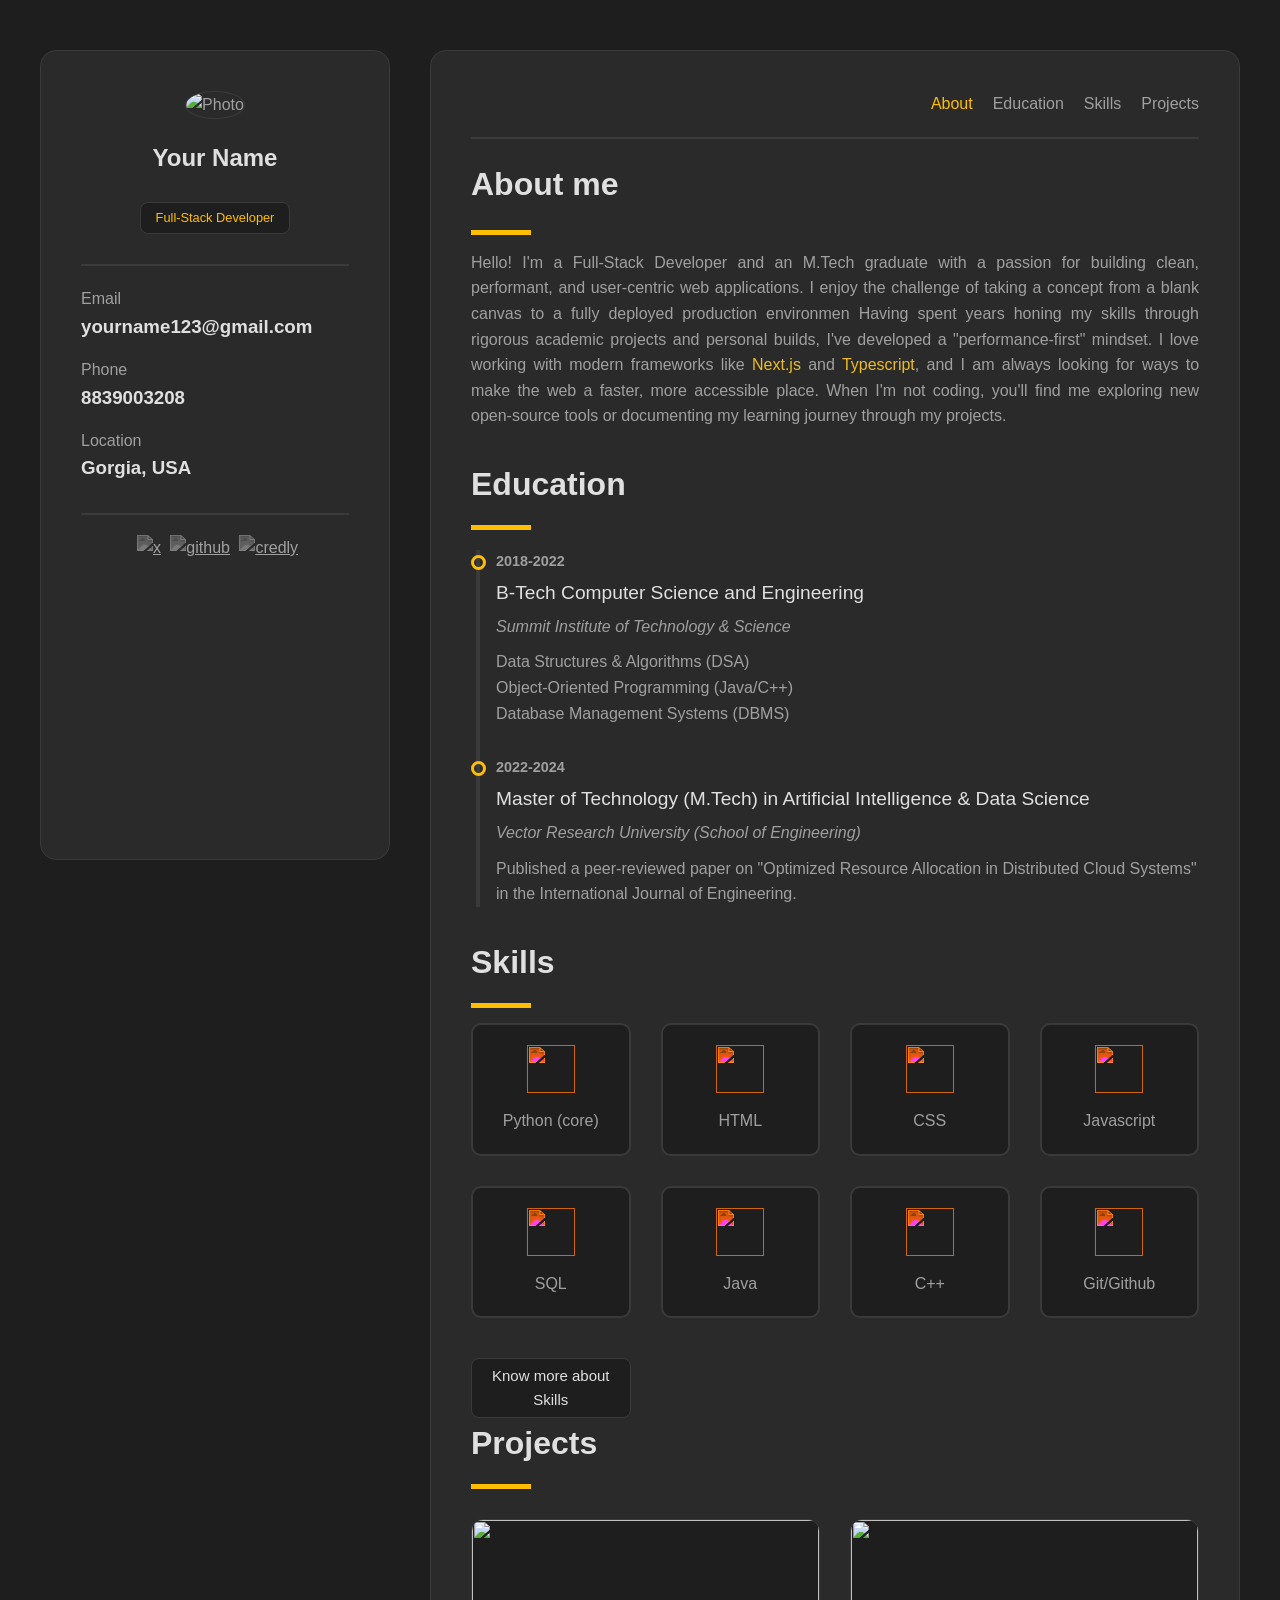
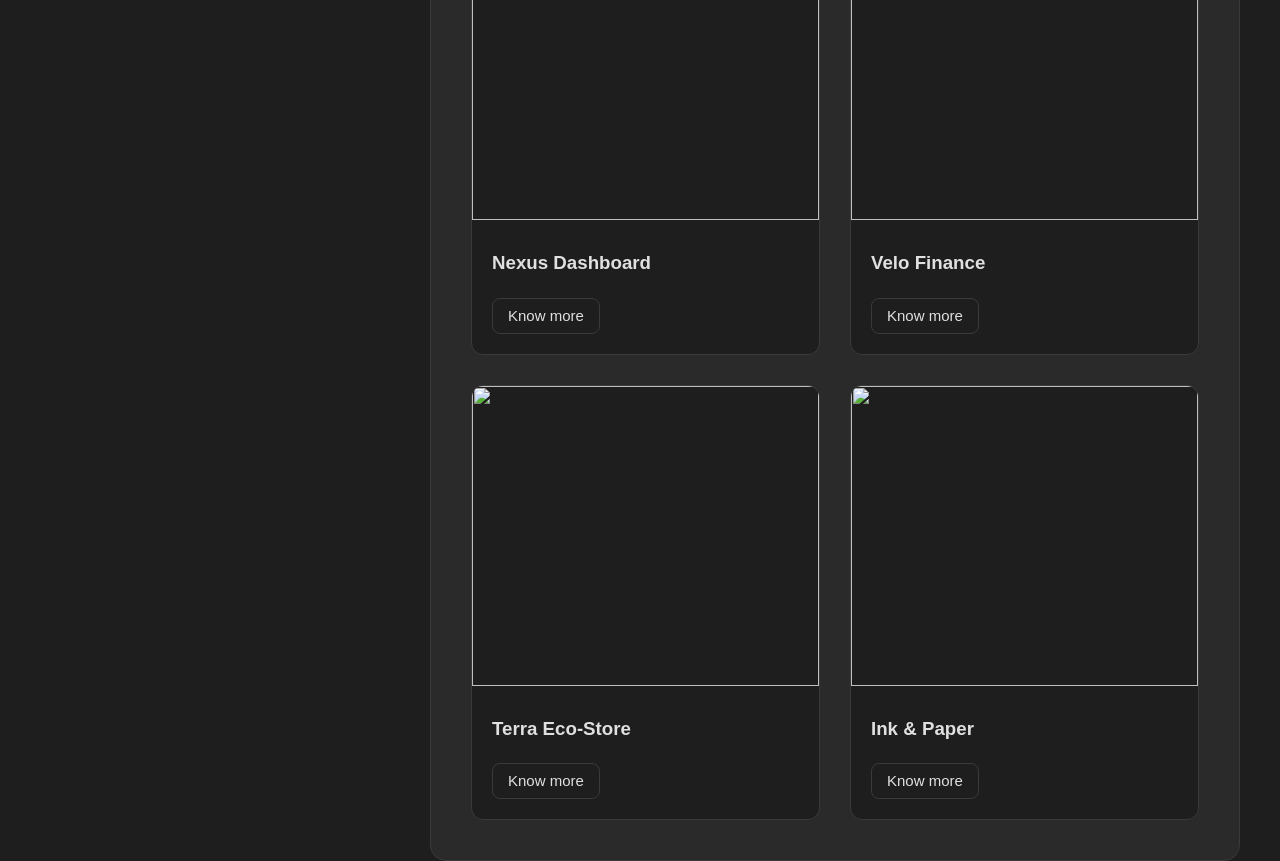
==== Portfolio/Portfolio/index.html @ 00bc236f "Update and rename Portfolio.html to index.html" ====
<!DOCTYPE html>
<html lang="en">
<head>
    <meta charset="UTF-8">
    <meta name="viewport" content="width=device-width, initial-scale=1.0">
    <title>Portfolio</title>
    <link rel="stylesheet" href="./styling.css">
</head>
<body>
    <!-- main-container -->
    <div class="main-container">
        <!-- Sidebar -->
            <div class="sidebar">
                <div class="profile">
                    <img src="https://i.pinimg.com/736x/c0/27/be/c027bec07c2dc08b9df60921dfd539bd.jpg" alt="Photo">
                    <h2 class="name">Your Name</h2>
                    <span>Full-Stack Developer</span>
                </div>
                <div class="contact">
                    <div class="email">
                         <p>Email</p>
                        <h3>yourname123@gmail.com</h3>
                    </div>
                     <div class="phone">
                        <p>Phone</p>
                        <h3>8839003208</h3>
                    </div>
                     <div class="location">
                        <p>Location</p>
                        <h3>Gorgia, USA</h3>  
                    </div>
                </div>
                <div class="social">
                        <a href=""><img src="https://simpleicons.org/icons/x.svg" alt="x"></a>
                         <a href=""><img src="https://simpleicons.org/icons/github.svg" alt="github"></a>
                          <a href=""><img src="https://simpleicons.org/icons/credly.svg" alt="credly"></a> 
                </div>
            </div>
         <!-- Main-content  -->
          <div class="main-content">
            <div class="navigation"> <!-- Navigation -->
                <nav class="nav"> 
                   <a href="#about" class="active">About</a>
                   <a href="#edu">Education</a>
                   <a href="#skills">Skills </a>
                   <a href="#Projects">Projects</a>
                </nav>
            </div>
            <div class="about">
                <h2 id="heading">About me</h2>
                <div class="line"></div>
                <p>Hello! I'm a Full-Stack Developer and an M.Tech graduate with a passion for building clean, performant, and user-centric web applications. I enjoy the challenge of taking a concept from a blank canvas to a fully deployed production environmen
                    Having spent years honing my skills through rigorous academic projects and personal builds, I've developed a "performance-first" mindset. I love working with modern frameworks like <span> Next.js</span> and <span>Typescript</span>, and I am always looking for ways to make the web a faster, more accessible place.
                    When I'm not coding, you'll find me exploring new open-source tools or documenting my learning journey through my projects.</p>
            </div>
            <div class="edu">
                <h2>Education</h2>
                <div class="line"></div>
                <div class="edutech">
                    <div class="first">
                    <h4 class="year">2018-2022</h4>
                    <h3 class="course">B-Tech Computer Science and Engineering </h3>
                    <p class="clg">Summit Institute of Technology & Science</p>
                    <p class="goal">Data Structures & Algorithms (DSA)</p>
                    <p class="goal ">Object-Oriented Programming (Java/C++) </p>
                    <p class="goal">Database Management Systems (DBMS)</p>
                    <div class="circle"></div>
                </div>
                 <div class="second">
                    <h4 class="year">2022-2024</h4>
                    <h3 class="course">Master of Technology (M.Tech) in Artificial Intelligence & Data Science</h3>
                    <p class="clg">Vector Research University (School of Engineering)</p>
                    <p class="goal">Published a peer-reviewed paper on "Optimized Resource Allocation in Distributed Cloud Systems" in the International Journal of Engineering.</p>
                    <div class="circle"></div>
                </div>
                <div class="linear"></div>
                </div>
            </div>
            <div class="skills">
                 <h2>Skills</h2>
                <div class="line"></div>
                <div class="grid">
                    
                    <div class="box">
                        <img src="https://simpleicons.org/icons/python.svg" alt="">
                        <h3>Python (core)</h3>
                    </div>
                    <div class="box">
                        <img src="https://simpleicons.org/icons/html5.svg" alt="">
                        <h3>HTML</h3>
                    </div>
                    <div class="box">
                         <img src="https://simpleicons.org/icons/css.svg" alt="">
                        <h3>CSS</h3>
                    </div>
                    <div class="box">
                         <img src="https://simpleicons.org/icons/javascript.svg" alt="">
                        <h3>Javascript</h3>
                    </div>
                    <!-- <div class="box">
                         <img src="https://simpleicons.org/icons/html5.svg" alt="">
                        <h3></h3>
                    </div> -->
                    <div class="box">
                         <img src="https://cdn-icons-png.flaticon.com/512/4299/4299956.png" alt="">
                        <h3>SQL</h3>
                    </div>
                    <div class="box">
                         <img src="https://cdn-icons-png.flaticon.com/512/152/152760.png" alt="">
                        <h3>Java</h3>
                    </div>
                    <div class="box">
                         <img src="https://www.iconpacks.net/icons/4/free-c++-icon-14367-thumb.png" alt="">
                        <h3>C++</h3>
                    </div>
                    <div class="box">
                         <img src="https://simpleicons.org/icons/github.svg" alt="">
                        <h3>Git/Github</h3>
                    </div>
                    <a href="./knowmore.html">Know more about Skills</a>
                </div>
                
            </div>
            <div class="projects">
                 <h2>Projects</h2>
                <div class="line"></div>
                <div class="special">
                    <div class="one">
                        <img src="https://blogs.cisco.com/gcs/ciscoblogs/1/2020/10/Nexus-Dashboard-Flow-3.jpg" alt="">
                       <div class="card">
                         <h3>Nexus Dashboard</h3>
                         <a href="./project1.html">Know more</a>
                       </div>
                    </div>
                    <div class="one">
                        <img src="https://encrypted-tbn0.gstatic.com/images?q=tbn:ANd9GcRfjYcTRlUSGKIqfCdB75nVtGcHQRG6Ivmlwg&s" alt="">
                        <div class="card">
                         <h3>Velo Finance</h3>
                         <a href="./project2.html">Know more</a>
                        </div>
                    </div>
                    <div class="one">
                        <img src="https://static.wixstatic.com/media/4f4ae9_5505ec0de91b416bbd5f69a1d4820f62~mv2.jpg/v1/fill/w_1688,h_1688,al_c/4f4ae9_5505ec0de91b416bbd5f69a1d4820f62~mv2.jpg" alt="">
                       <div class="card">
                         <h3>Terra Eco-Store</h3>
                         <a href="./project3.html">Know more</a>
                       </div>
                    </div>
                    <div class="one">
                        <img src="https://m.media-amazon.com/images/I/71JrOqHxS5L._AC_UF1000,1000_QL80_.jpg" alt="">
                        <div class="card">
                         <h3>Ink & Paper</h3>
                         <a href="./project4.html">Know more</a>
                        </div>
                    </div>
                </div>
            </div>

          </div>
    </div>
</body>
</html>
---- Portfolio/Portfolio/styling.css ----
*{
    padding: 0px;
    margin: 0px;
    box-sizing: border-box;
}

body{
    background-color: #1e1e1e;
    font-family: sans-serif;
    color: #a0a0a0;
    line-height: 1.6;
}
/* Main-Container */
.main-container{
    display: grid;
    grid-template-columns: 350px 1fr;
    padding-top: 50px;
    margin: auto;
    max-width: 1200px;
    gap: 40px;
}
/* Sidebar */
.sidebar{
     height: 90vh;
    background-color:#2a2a2a;
    border: 1px solid #3a3a3a;
    border-radius: 16px;
    position: sticky;
    top: 40px;
    padding: 40px;
 
}
/* Main content */
.main-content{
     background-color:#2a2a2a;
    border: 1px solid #3a3a3a;
    border-radius: 16px;
    padding: 40px;
}

/* Profile Section */

.profile{
    text-align: center;
}
.profile img{
     height: 120px;
    width: 120px;
    border-radius: 50%;
    border: 1px solid #3a3a3a;
}

.profile h2{
    font-size: 1.5rem;
    font-weight: 700;
    margin-top: 20px;
    color: #e0e0e0;
}

.profile span{
    background-color: #1e1e1e;
    padding: 5px 15px;
    color: #FFBF00;
    border: 1px solid #3a3a3a;
    font-size: 0.8rem;
    border-radius: 8px;
    display: inline-block;
    margin-top: 10px;
}

/* Contact Section*/

.contact{
     margin-top: 30px;
    border-top: 2px solid #3a3a3a;
    padding-top:20px;
}

.contact h3{
    color: #e0e0e0;
    text-decoration: none;
}

.contact p{
    font-weight: 500;
    font-size: 1 rem;
    color: #a0a0a0;
}

.email,.phone{
     margin-bottom: 15px;
}

/* Social section */

.social{
      margin-top: 30px;
    border-top: 2px solid #3a3a3a;
    padding-top:20px;
    text-align: center;
}

.social img{
     height: 24px;
    width: 24px;
    margin-left: 5px;
    filter: grayscale(1) invert(0.7);
    transition: filter 0.3s ease;

}

.social img:hover{
     filter: grayscale(0) invert(0);

}

/* Main content */
/* Nevigation bar */
.navigation{
    border-bottom: 2px solid #3a3a3a;
    margin-bottom: 20px;
    padding-bottom: 20px;
}

nav{
    display: flex;
    justify-content: flex-end;
    gap: 20px;
}

nav a{
    text-decoration: none;
    color: #a0a0a0;
    font-weight: 500;
    transition: color 0.3s ease;
}

.active ,nav a:hover {
    color:#FFBF00;
}

/* About section */
 h2{
     color: #e0e0e0;
    font-size: 2rem;
    margin-bottom: 15px;
     
}

.about p{
     text-align: justify;
    color: #a0a0a0;   
}

.line{
     width: 60px;
    height: 5px;
    background-color: #FFBF00;
    margin-bottom: 15px;
}
#heading{
    margin-bottom: 20px;
}

.about span{
    color: #edbc26;
}

/* Education section */
.edu{
    margin-top: 30px;
}

.edutech{
     position: relative;
    margin-top: 20px;
}

.first,.second{
     margin-bottom: 30px;
    padding-left: 25px;
    position: relative;
}

.year{
     font-size: 0.9rem;
    color: #a0a0a0;
    margin-bottom: 5px;
}

.course{
     color: #e0e0e0;
    font-size: 1.2rem;
    font-weight: 500;
    margin-bottom: 5px;
}

.clg{
     font-style: italic;
    color: #a0a0a0;
    margin-bottom: 10px;

}

.goal{
     color: #a0a0a0;

}

.circle{
     height: 15px;
    width: 15px;
    border: 3px solid #FFBF00;
    border-radius: 50%;
    position: absolute;
    top:5px;
    left: 0px;
    z-index: 5;
}
.linear{
     position: absolute;
    width: 2px;
    top:0px;
    bottom: 0px;
    left: 5px;
    border: 2px solid #3a3a3a;
}

/* Skills section */



.grid{
   
     display: grid;
    grid-template-columns: repeat(4, 1fr);
    grid-template-rows: 1fr  1fr  ;
     gap: 30px;

    
    text-align: center;
    
}

.box:hover{
     transform: scale(1.1);
    box-shadow: 0px 0px 10px 5px rgba(0, 0, 0, 0.3);

}
.box img{
     height: 48px;
    width: 48px;
    filter: invert(75%) sepia(50%) saturate(1000%) hue-rotate(350deg) brightness(110%) contrast(101%);
    margin-bottom: 15px;
}

.box h3{
     font-size: 1rem;
    font-weight: 500;
}

.box{
     padding: 20px;
    border-radius: 10px;
    border: 2px solid #3a3a3a;
    background-color: #1e1e1e;
    transition: all 0.3s ease;

}
.grid a{
    text-decoration: none;
    color: #e0e0e0;
    font-weight: 500;
    background-color: #1e1e1e;
    padding: 5px 15px;
    /* color: #FFBF00; */
    border: 1px solid #3a3a3a;
    font-size: 15px;
    border-radius: 8px;
    display: inline-block;
    margin-top: 10px;
    
}

/* Projects section */
.special{
    gap: 30px;
    margin-top: 30px;
    display: grid ;
    grid-template-columns: 1fr 1fr ;
    grid-template-rows: 1fr 1fr;
    
}

.one{
    background-color: #1e1e1e;
    border-radius: 12px;
    border: 1px solid #3a3a3a;
    overflow: hidden;
    transition: transform 0.5s ease, box-shadow 0.5s ease;
}

.one:hover{
    transform: translateY(-10px);
    box-shadow: 0px 0px 10px 5px rgba(0, 0, 0, 0.3);
}

.one img{
     height: 300px;
    width: 100%;
    object-fit: cover;
}

.card{
    padding: 20px;
}
.one h3{
     color: #e0e0e0;
    margin-bottom: 10px;
    cursor: pointer;
}

.one p{
     color: #a0a0a0;
    line-height: 1.6;
    margin-bottom: 15px;
}
.special a{
    text-decoration: none;
    color: #e0e0e0;
    font-weight: 500;
    background-color: #1e1e1e;
    padding: 5px 15px;
    /* color: #FFBF00; */
    border: 1px solid #3a3a3a;
    font-size: 15px;
    border-radius: 8px;
    display: inline-block;
    margin-top: 10px;
}



@media screen and (max-width:1200px) {
    .main-container{
        grid-template-columns: 1fr;
        padding: 20px;
    }

    .sidebar{
        position: static;
        height: auto;
    }
}

@media screen and (max-width:750px) {
    .project-container{
        grid-template-columns: 1fr;
    }

    #navigation nav {
        /* Adjust nav for smaller screens */
        justify-content: center;
        flex-wrap: wrap;
    }

    .sidebar{
        display: flex;
        justify-content: center;
        gap: 40px;
    }
}
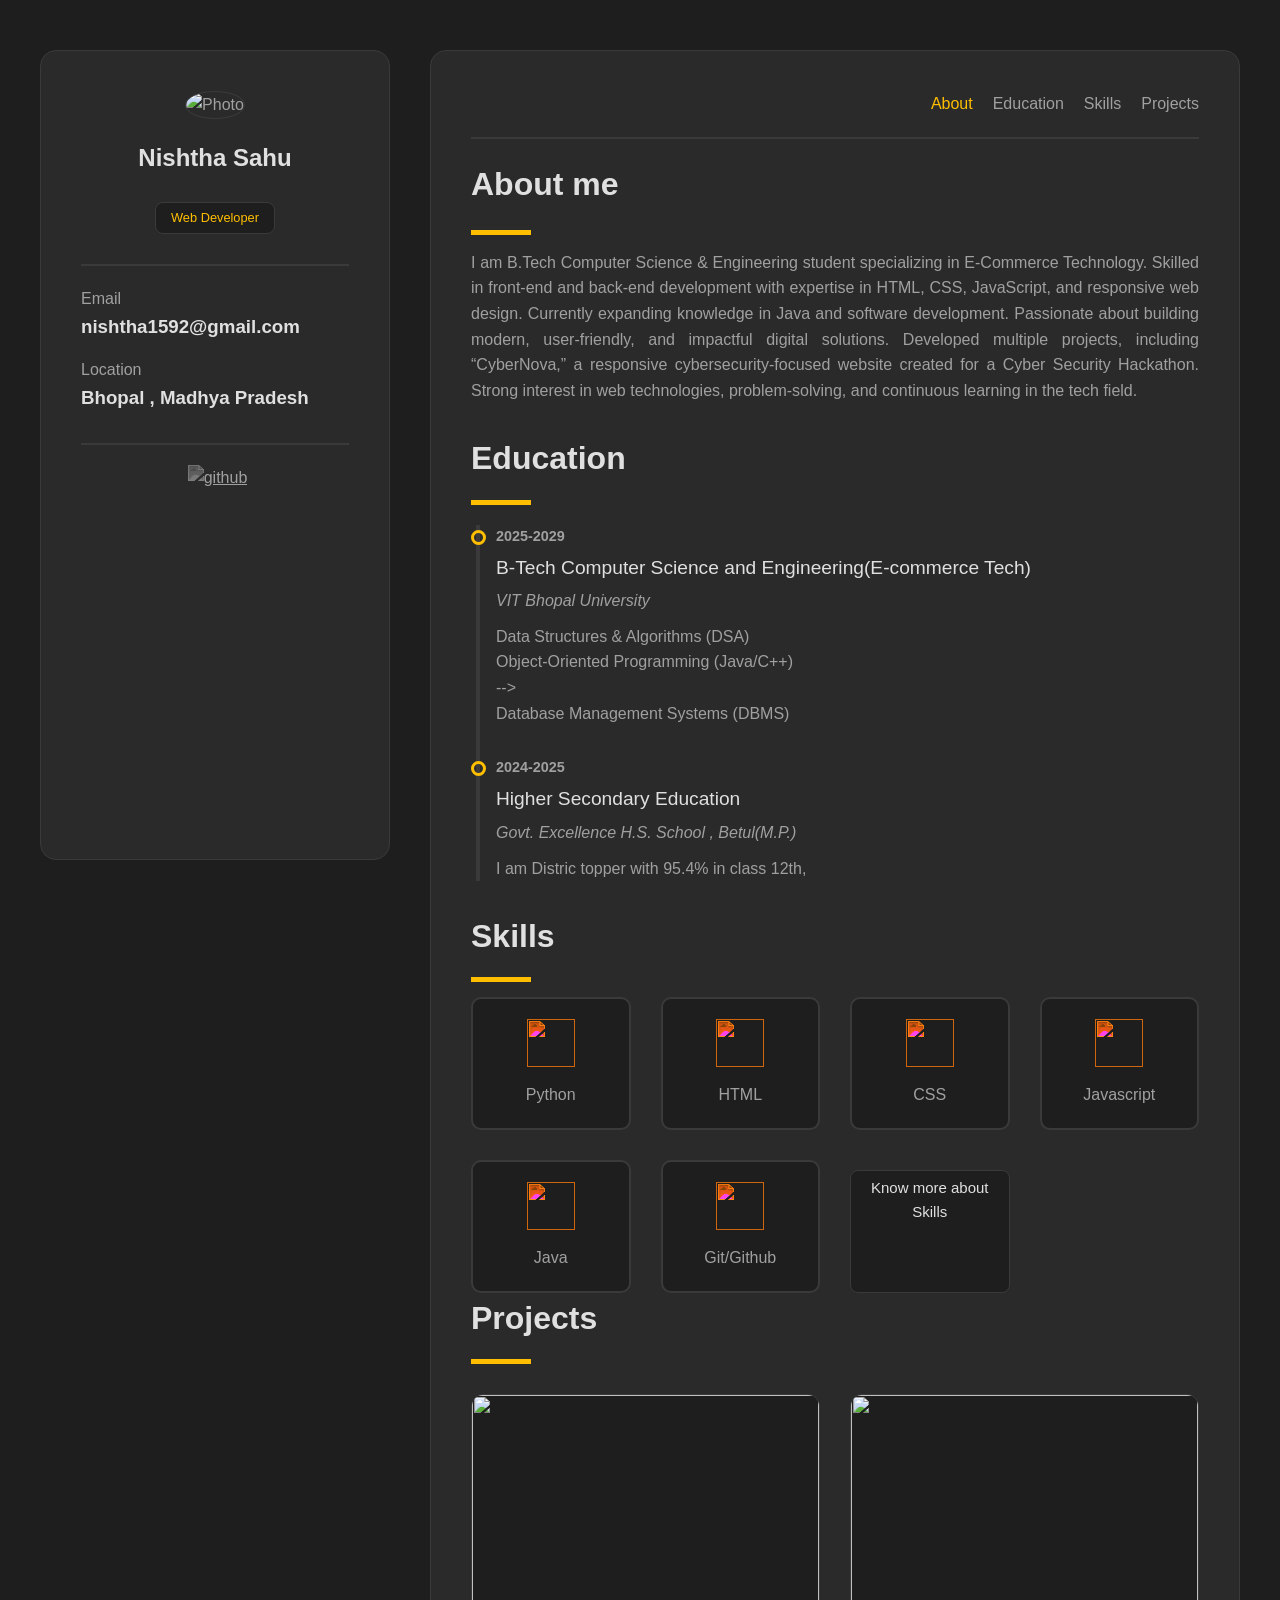
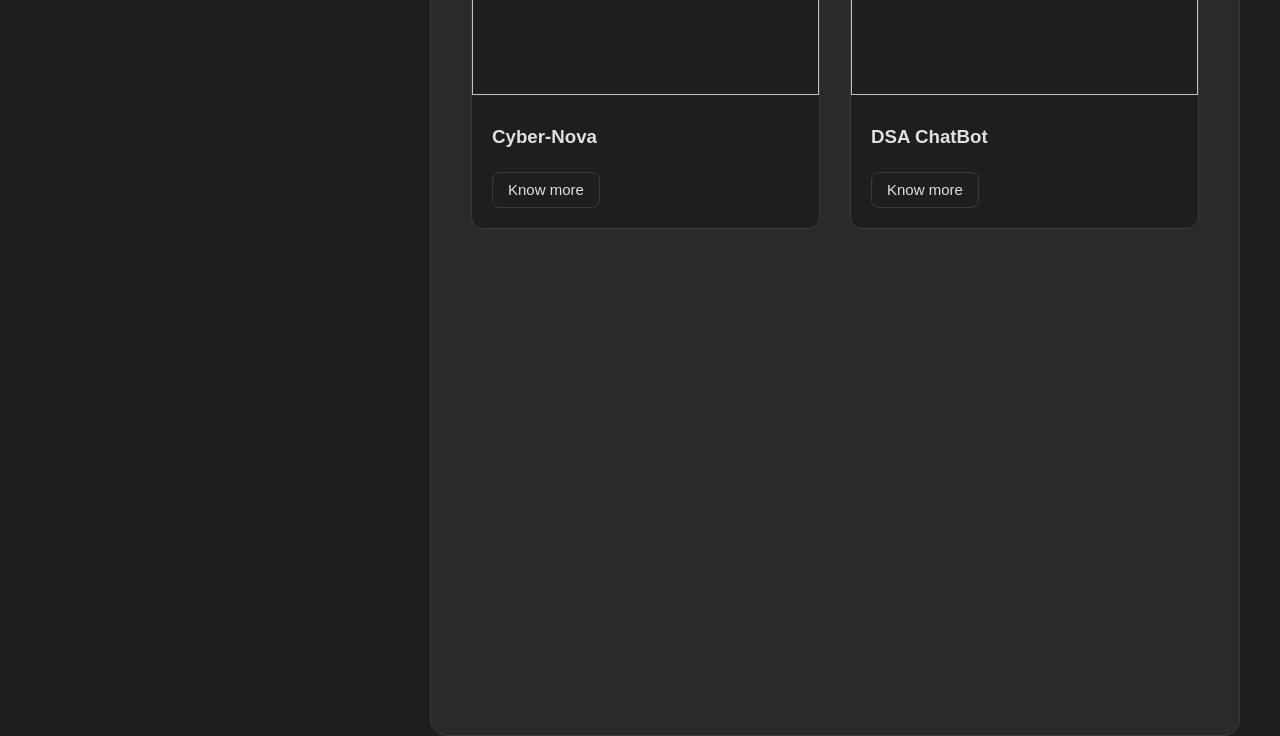
==== commit ba7a46e7: "Update index.html" ====
--- a/Portfolio/Portfolio/index.html
+++ b/Portfolio/Portfolio/index.html
@@ -5,6 +5,7 @@
     <meta name="viewport" content="width=device-width, initial-scale=1.0">
     <title>Portfolio</title>
     <link rel="stylesheet" href="./styling.css">
+    
 </head>
 <body>
     <!-- main-container -->
@@ -13,27 +14,28 @@
             <div class="sidebar">
                 <div class="profile">
                     <img src="https://i.pinimg.com/736x/c0/27/be/c027bec07c2dc08b9df60921dfd539bd.jpg" alt="Photo">
-                    <h2 class="name">Your Name</h2>
-                    <span>Full-Stack Developer</span>
+                    <h2 class="name">Nishtha Sahu</h2>
+                    <span>Web Developer</span>
                 </div>
                 <div class="contact">
                     <div class="email">
                          <p>Email</p>
-                        <h3>yourname123@gmail.com</h3>
+                        <h3>nishtha1592@gmail.com</h3>
                     </div>
-                     <div class="phone">
+                     <!-- <div class="phone">
                         <p>Phone</p>
                         <h3>8839003208</h3>
-                    </div>
+                    </div> -->
                      <div class="location">
                         <p>Location</p>
-                        <h3>Gorgia, USA</h3>  
+                        <h3>Bhopal , Madhya Pradesh</h3>  
                     </div>
                 </div>
                 <div class="social">
-                        <a href=""><img src="https://simpleicons.org/icons/x.svg" alt="x"></a>
+                        <i class="ri-linkedin-box-fill"></i>
+                        <!-- <a href=""><img src="https://simpleicons.org/icons/x.svg" alt="x"></a> -->
                          <a href=""><img src="https://simpleicons.org/icons/github.svg" alt="github"></a>
-                          <a href=""><img src="https://simpleicons.org/icons/credly.svg" alt="credly"></a> 
+                          <!-- <a href=""><img src="https://simpleicons.org/icons/credly.svg" alt="credly"></a>  -->
                 </div>
             </div>
          <!-- Main-content  -->
@@ -49,28 +51,29 @@
             <div class="about">
                 <h2 id="heading">About me</h2>
                 <div class="line"></div>
-                <p>Hello! I'm a Full-Stack Developer and an M.Tech graduate with a passion for building clean, performant, and user-centric web applications. I enjoy the challenge of taking a concept from a blank canvas to a fully deployed production environmen
-                    Having spent years honing my skills through rigorous academic projects and personal builds, I've developed a "performance-first" mindset. I love working with modern frameworks like <span> Next.js</span> and <span>Typescript</span>, and I am always looking for ways to make the web a faster, more accessible place.
-                    When I'm not coding, you'll find me exploring new open-source tools or documenting my learning journey through my projects.</p>
+                <p>I am B.Tech Computer Science & Engineering student specializing in E-Commerce Technology. Skilled in front-end and back-end development with expertise in HTML, CSS, JavaScript, and responsive web design.
+                    Currently expanding knowledge in Java and software development. Passionate about building modern, user-friendly, and impactful digital solutions.
+                    Developed multiple projects, including “CyberNova,” a responsive cybersecurity-focused website created for a Cyber Security Hackathon. 
+                    Strong interest in web technologies, problem-solving, and continuous learning in the tech field.</p>
             </div>
             <div class="edu">
                 <h2>Education</h2>
                 <div class="line"></div>
                 <div class="edutech">
                     <div class="first">
-                    <h4 class="year">2018-2022</h4>
-                    <h3 class="course">B-Tech Computer Science and Engineering </h3>
-                    <p class="clg">Summit Institute of Technology & Science</p>
+                    <h4 class="year">2025-2029</h4>
+                    <h3 class="course">B-Tech Computer Science and Engineering(E-commerce Tech) </h3>
+                    <p class="clg">VIT Bhopal University</p>
                     <p class="goal">Data Structures & Algorithms (DSA)</p>
-                    <p class="goal ">Object-Oriented Programming (Java/C++) </p>
-                    <p class="goal">Database Management Systems (DBMS)</p>
+                    <p class="goal ">Object-Oriented Programming (Java/C++) </p> -->
+                    <p class="goal">Database Management Systems (DBMS)</p> 
                     <div class="circle"></div>
                 </div>
                  <div class="second">
-                    <h4 class="year">2022-2024</h4>
-                    <h3 class="course">Master of Technology (M.Tech) in Artificial Intelligence & Data Science</h3>
-                    <p class="clg">Vector Research University (School of Engineering)</p>
-                    <p class="goal">Published a peer-reviewed paper on "Optimized Resource Allocation in Distributed Cloud Systems" in the International Journal of Engineering.</p>
+                    <h4 class="year">2024-2025</h4>
+                    <h3 class="course">Higher Secondary Education </h3>
+                    <p class="clg">Govt. Excellence H.S. School , Betul(M.P.)</p>
+                    <p class="goal">I am Distric topper with 95.4% in class 12th, </p>
                     <div class="circle"></div>
                 </div>
                 <div class="linear"></div>
@@ -83,7 +86,7 @@
                     
                     <div class="box">
                         <img src="https://simpleicons.org/icons/python.svg" alt="">
-                        <h3>Python (core)</h3>
+                        <h3>Python</h3>
                     </div>
                     <div class="box">
                         <img src="https://simpleicons.org/icons/html5.svg" alt="">
@@ -101,18 +104,18 @@
                          <img src="https://simpleicons.org/icons/html5.svg" alt="">
                         <h3></h3>
                     </div> -->
-                    <div class="box">
+                    <!-- <div class="box">
                          <img src="https://cdn-icons-png.flaticon.com/512/4299/4299956.png" alt="">
-                        <h3>SQL</h3>
-                    </div>
+                        <h3></h3>
+                    </div> -->
                     <div class="box">
                          <img src="https://cdn-icons-png.flaticon.com/512/152/152760.png" alt="">
                         <h3>Java</h3>
                     </div>
-                    <div class="box">
+                    <!-- <div class="box">
                          <img src="https://www.iconpacks.net/icons/4/free-c++-icon-14367-thumb.png" alt="">
                         <h3>C++</h3>
-                    </div>
+                    </div> -->
                     <div class="box">
                          <img src="https://simpleicons.org/icons/github.svg" alt="">
                         <h3>Git/Github</h3>
@@ -128,31 +131,31 @@
                     <div class="one">
                         <img src="https://blogs.cisco.com/gcs/ciscoblogs/1/2020/10/Nexus-Dashboard-Flow-3.jpg" alt="">
                        <div class="card">
-                         <h3>Nexus Dashboard</h3>
+                         <h3>Cyber-Nova</h3>
                          <a href="./project1.html">Know more</a>
                        </div>
                     </div>
                     <div class="one">
                         <img src="https://encrypted-tbn0.gstatic.com/images?q=tbn:ANd9GcRfjYcTRlUSGKIqfCdB75nVtGcHQRG6Ivmlwg&s" alt="">
                         <div class="card">
-                         <h3>Velo Finance</h3>
+                         <h3>DSA ChatBot</h3>
                          <a href="./project2.html">Know more</a>
                         </div>
                     </div>
-                    <div class="one">
+                    <!-- <div class="one">
                         <img src="https://static.wixstatic.com/media/4f4ae9_5505ec0de91b416bbd5f69a1d4820f62~mv2.jpg/v1/fill/w_1688,h_1688,al_c/4f4ae9_5505ec0de91b416bbd5f69a1d4820f62~mv2.jpg" alt="">
                        <div class="card">
                          <h3>Terra Eco-Store</h3>
                          <a href="./project3.html">Know more</a>
-                       </div>
-                    </div>
+                       </div> -->
+                    <!-- </div>
                     <div class="one">
                         <img src="https://m.media-amazon.com/images/I/71JrOqHxS5L._AC_UF1000,1000_QL80_.jpg" alt="">
                         <div class="card">
                          <h3>Ink & Paper</h3>
                          <a href="./project4.html">Know more</a>
-                        </div>
-                    </div>
+                        </div> -->
+                    <!-- </div> -->
                 </div>
             </div>
 
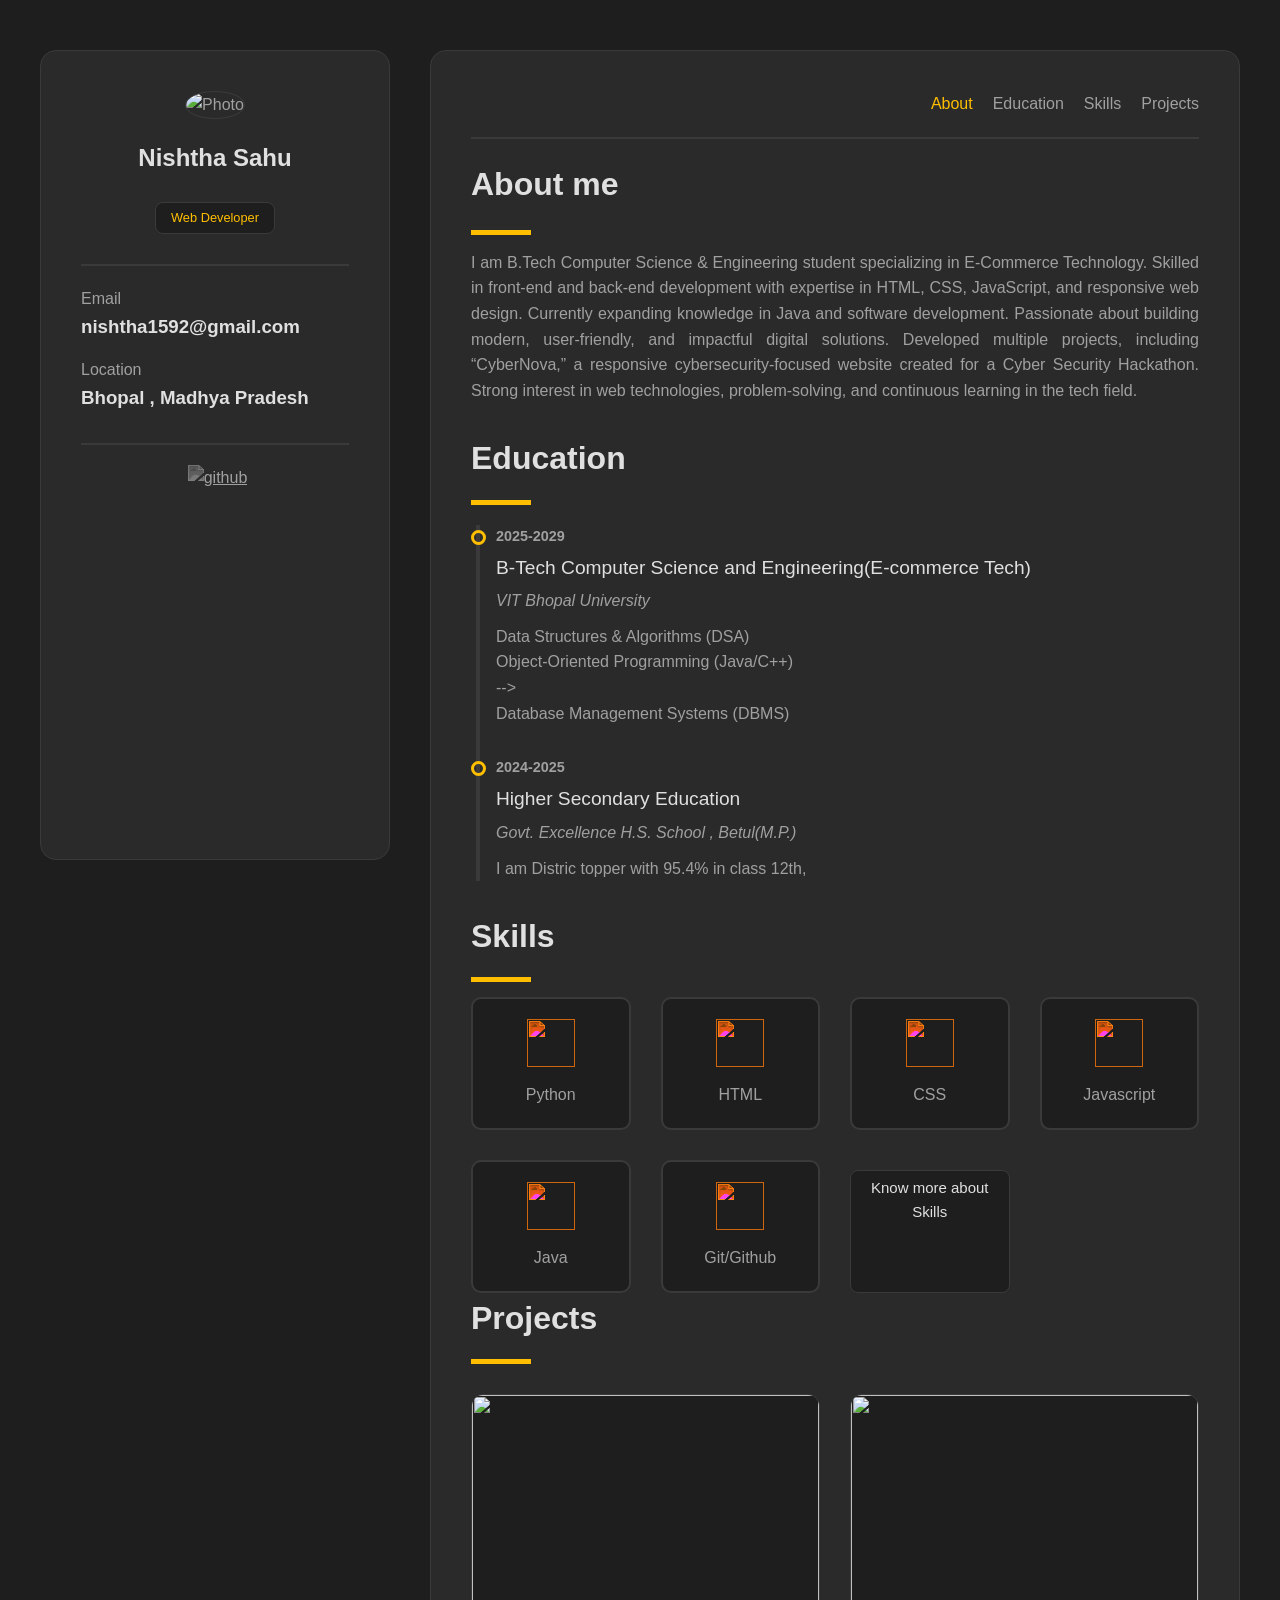
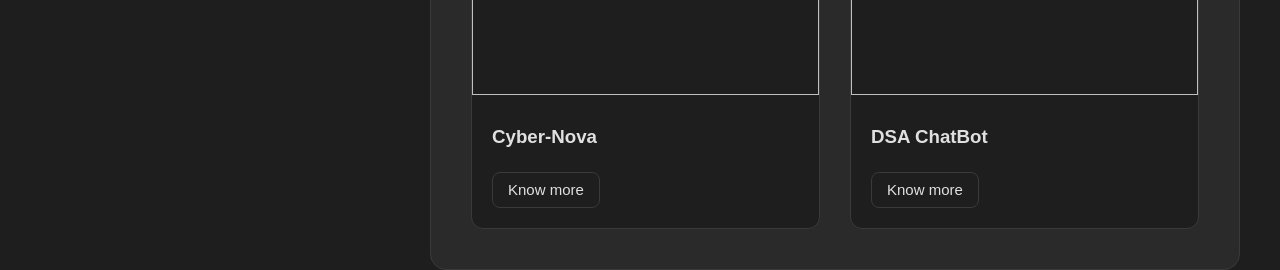
==== commit 687a444c: "Update index.html" ====
--- a/Portfolio/Portfolio/index.html
+++ b/Portfolio/Portfolio/index.html
@@ -4,7 +4,7 @@
     <meta charset="UTF-8">
     <meta name="viewport" content="width=device-width, initial-scale=1.0">
     <title>Portfolio</title>
-    <link rel="stylesheet" href="./styling.css">
+    <link rel="stylesheet" href="./style.css">
     
 </head>
 <body>
--- a/Portfolio/Portfolio/style.css
+++ b/Portfolio/Portfolio/style.css
@@ -0,0 +1,372 @@
+*{
+    padding: 0px;
+    margin: 0px;
+    box-sizing: border-box;
+}
+
+body{
+    background-color: #1e1e1e;
+    font-family: sans-serif;
+    color: #a0a0a0;
+    line-height: 1.6;
+}
+/* Main-Container */
+.main-container{
+    display: grid;
+    grid-template-columns: 350px 1fr;
+    padding-top: 50px;
+    margin: auto;
+    max-width: 1200px;
+    gap: 40px;
+}
+/* Sidebar */
+.sidebar{
+     height: 90vh;
+    background-color:#2a2a2a;
+    border: 1px solid #3a3a3a;
+    border-radius: 16px;
+    position: sticky;
+    top: 40px;
+    padding: 40px;
+ 
+}
+/* Main content */
+.main-content{
+     background-color:#2a2a2a;
+    border: 1px solid #3a3a3a;
+    border-radius: 16px;
+    padding: 40px;
+}
+
+/* Profile Section */
+
+.profile{
+    text-align: center;
+}
+.profile img{
+     height: 120px;
+    width: 120px;
+    border-radius: 50%;
+    border: 1px solid #3a3a3a;
+}
+
+.profile h2{
+    font-size: 1.5rem;
+    font-weight: 700;
+    margin-top: 20px;
+    color: #e0e0e0;
+}
+
+.profile span{
+    background-color: #1e1e1e;
+    padding: 5px 15px;
+    color: #FFBF00;
+    border: 1px solid #3a3a3a;
+    font-size: 0.8rem;
+    border-radius: 8px;
+    display: inline-block;
+    margin-top: 10px;
+}
+
+/* Contact Section*/
+
+.contact{
+     margin-top: 30px;
+    border-top: 2px solid #3a3a3a;
+    padding-top:20px;
+}
+
+.contact h3{
+    color: #e0e0e0;
+    text-decoration: none;
+}
+
+.contact p{
+    font-weight: 500;
+    font-size: 1 rem;
+    color: #a0a0a0;
+}
+
+.email,.phone{
+     margin-bottom: 15px;
+}
+
+/* Social section */
+
+.social{
+      margin-top: 30px;
+    border-top: 2px solid #3a3a3a;
+    padding-top:20px;
+    text-align: center;
+}
+
+.social img{
+     height: 24px;
+    width: 24px;
+    margin-left: 5px;
+    filter: grayscale(1) invert(0.7);
+    transition: filter 0.3s ease;
+
+}
+
+.social img:hover{
+     filter: grayscale(0) invert(0);
+
+}
+
+/* Main content */
+/* Nevigation bar */
+.navigation{
+    border-bottom: 2px solid #3a3a3a;
+    margin-bottom: 20px;
+    padding-bottom: 20px;
+}
+
+nav{
+    display: flex;
+    justify-content: flex-end;
+    gap: 20px;
+}
+
+nav a{
+    text-decoration: none;
+    color: #a0a0a0;
+    font-weight: 500;
+    transition: color 0.3s ease;
+}
+
+.active ,nav a:hover {
+    color:#FFBF00;
+}
+
+/* About section */
+ h2{
+     color: #e0e0e0;
+    font-size: 2rem;
+    margin-bottom: 15px;
+     
+}
+
+.about p{
+     text-align: justify;
+    color: #a0a0a0;   
+}
+
+.line{
+     width: 60px;
+    height: 5px;
+    background-color: #FFBF00;
+    margin-bottom: 15px;
+}
+#heading{
+    margin-bottom: 20px;
+}
+
+.about span{
+    color: #edbc26;
+}
+
+/* Education section */
+.edu{
+    margin-top: 30px;
+}
+
+.edutech{
+     position: relative;
+    margin-top: 20px;
+}
+
+.first,.second{
+     margin-bottom: 30px;
+    padding-left: 25px;
+    position: relative;
+}
+
+.year{
+     font-size: 0.9rem;
+    color: #a0a0a0;
+    margin-bottom: 5px;
+}
+
+.course{
+     color: #e0e0e0;
+    font-size: 1.2rem;
+    font-weight: 500;
+    margin-bottom: 5px;
+}
+
+.clg{
+     font-style: italic;
+    color: #a0a0a0;
+    margin-bottom: 10px;
+
+}
+
+.goal{
+     color: #a0a0a0;
+
+}
+
+.circle{
+     height: 15px;
+    width: 15px;
+    border: 3px solid #FFBF00;
+    border-radius: 50%;
+    position: absolute;
+    top:5px;
+    left: 0px;
+    z-index: 5;
+}
+.linear{
+     position: absolute;
+    width: 2px;
+    top:0px;
+    bottom: 0px;
+    left: 5px;
+    border: 2px solid #3a3a3a;
+}
+
+/* Skills section */
+
+
+
+.grid{
+   
+     display: grid;
+    grid-template-columns: repeat(4, 1fr);
+    grid-template-rows: 1fr  1fr  ;
+     gap: 30px;
+
+    
+    text-align: center;
+    
+}
+
+.box:hover{
+     transform: scale(1.1);
+    box-shadow: 0px 0px 10px 5px rgba(0, 0, 0, 0.3);
+
+}
+.box img{
+     height: 48px;
+    width: 48px;
+    filter: invert(75%) sepia(50%) saturate(1000%) hue-rotate(350deg) brightness(110%) contrast(101%);
+    margin-bottom: 15px;
+}
+
+.box h3{
+     font-size: 1rem;
+    font-weight: 500;
+}
+
+.box{
+     padding: 20px;
+    border-radius: 10px;
+    border: 2px solid #3a3a3a;
+    background-color: #1e1e1e;
+    transition: all 0.3s ease;
+
+}
+.grid a{
+    text-decoration: none;
+    color: #e0e0e0;
+    font-weight: 500;
+    background-color: #1e1e1e;
+    padding: 5px 15px;
+    /* color: #FFBF00; */
+    border: 1px solid #3a3a3a;
+    font-size: 15px;
+    border-radius: 8px;
+    display: inline-block;
+    margin-top: 10px;
+    
+}
+
+/* Projects section */
+.special{
+    gap: 30px;
+    margin-top: 30px;
+    display: grid ;
+    grid-template-columns: 1fr 1fr ;
+    /* grid-template-rows: 1fr 1fr; */
+    
+}
+
+.one{
+    background-color: #1e1e1e;
+    border-radius: 12px;
+    border: 1px solid #3a3a3a;
+    overflow: hidden;
+    transition: transform 0.5s ease, box-shadow 0.5s ease;
+}
+
+.one:hover{
+    transform: translateY(-10px);
+    box-shadow: 0px 0px 10px 5px rgba(0, 0, 0, 0.3);
+}
+
+.one img{
+     height: 300px;
+    width: 100%;
+    object-fit: cover;
+}
+
+.card{
+    padding: 20px;
+}
+.one h3{
+     color: #e0e0e0;
+    margin-bottom: 10px;
+    cursor: pointer;
+}
+
+.one p{
+     color: #a0a0a0;
+    line-height: 1.6;
+    margin-bottom: 15px;
+}
+.special a{
+    text-decoration: none;
+    color: #e0e0e0;
+    font-weight: 500;
+    background-color: #1e1e1e;
+    padding: 5px 15px;
+    /* color: #FFBF00; */
+    border: 1px solid #3a3a3a;
+    font-size: 15px;
+    border-radius: 8px;
+    display: inline-block;
+    margin-top: 10px;
+}
+
+
+
+@media screen and (max-width:1200px) {
+    .main-container{
+        grid-template-columns: 1fr;
+        padding: 20px;
+    }
+
+    .sidebar{
+        position: static;
+        height: auto;
+    }
+}
+
+@media screen and (max-width:750px) {
+    .project-container{
+        grid-template-columns: 1fr;
+    }
+
+    #navigation nav {
+        /* Adjust nav for smaller screens */
+        justify-content: center;
+        flex-wrap: wrap;
+    }
+
+    .sidebar{
+        display: flex;
+        justify-content: center;
+        gap: 40px;
+    }
+}
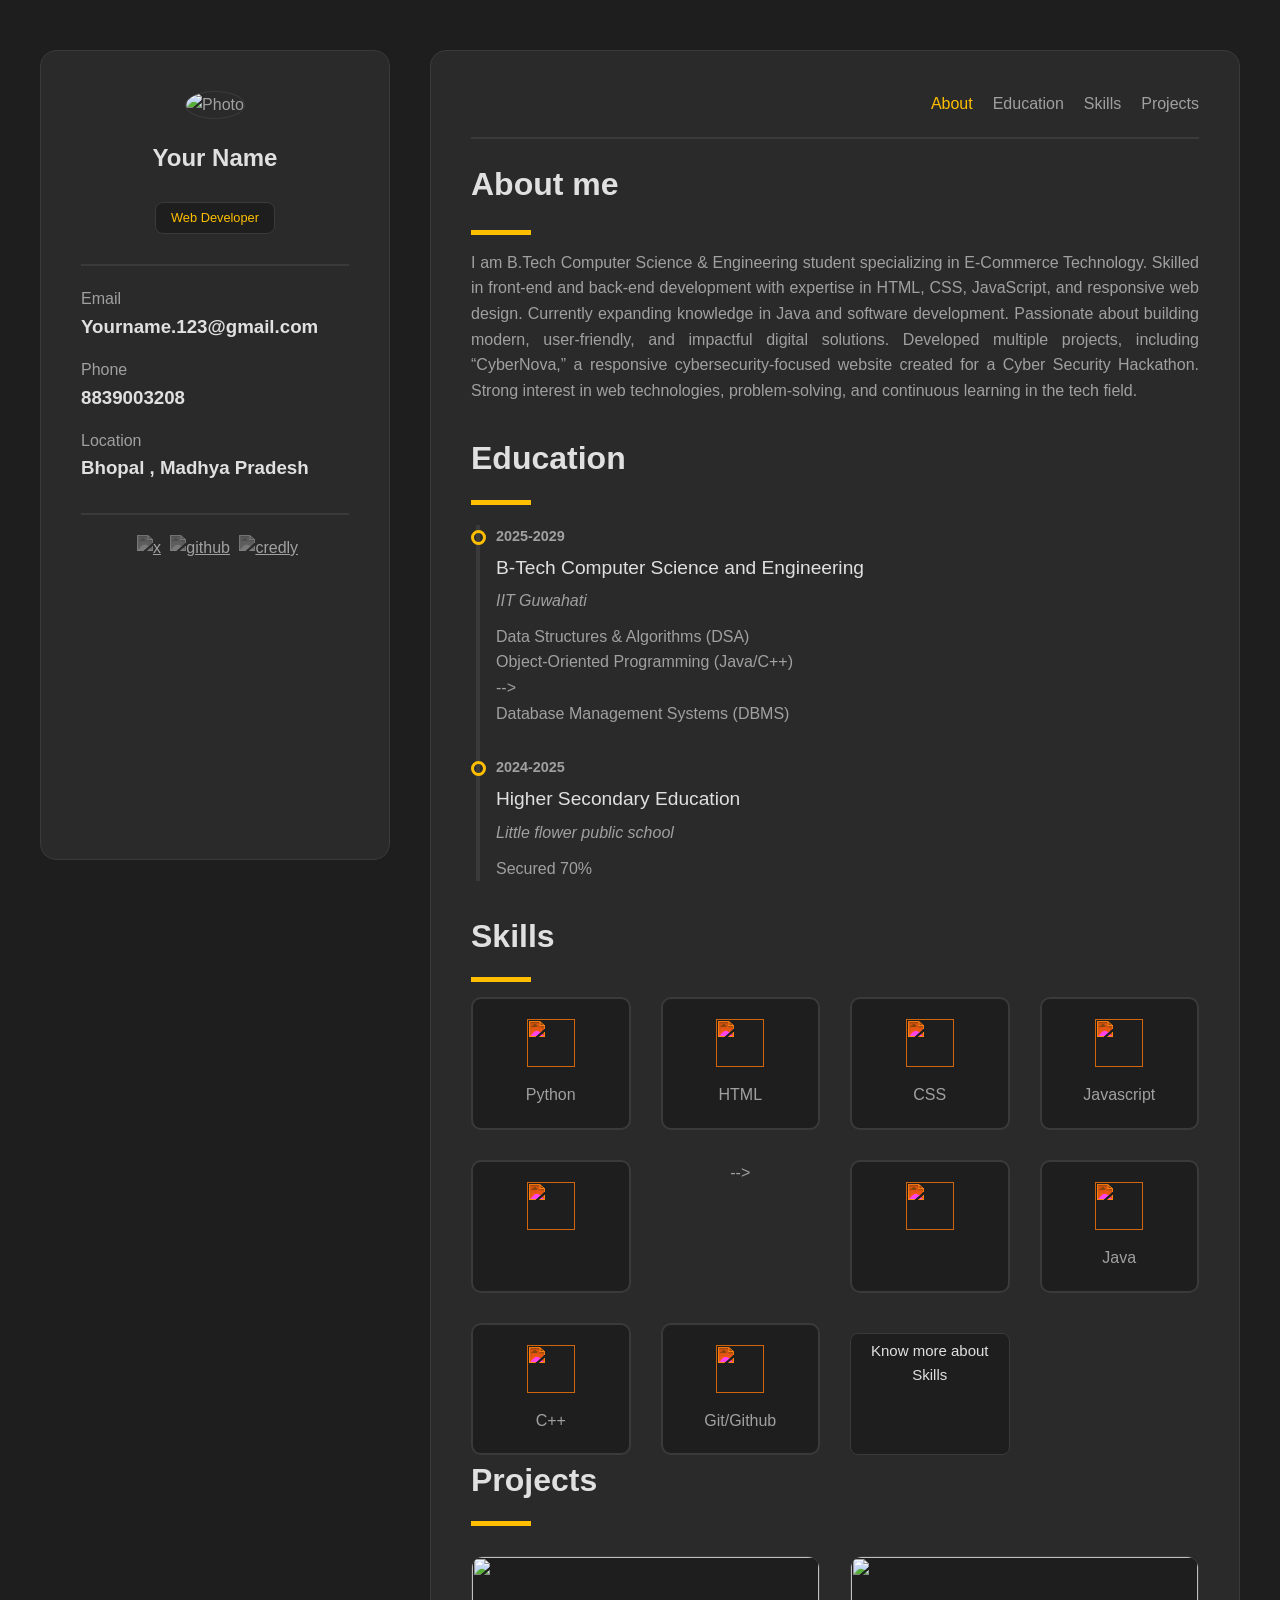
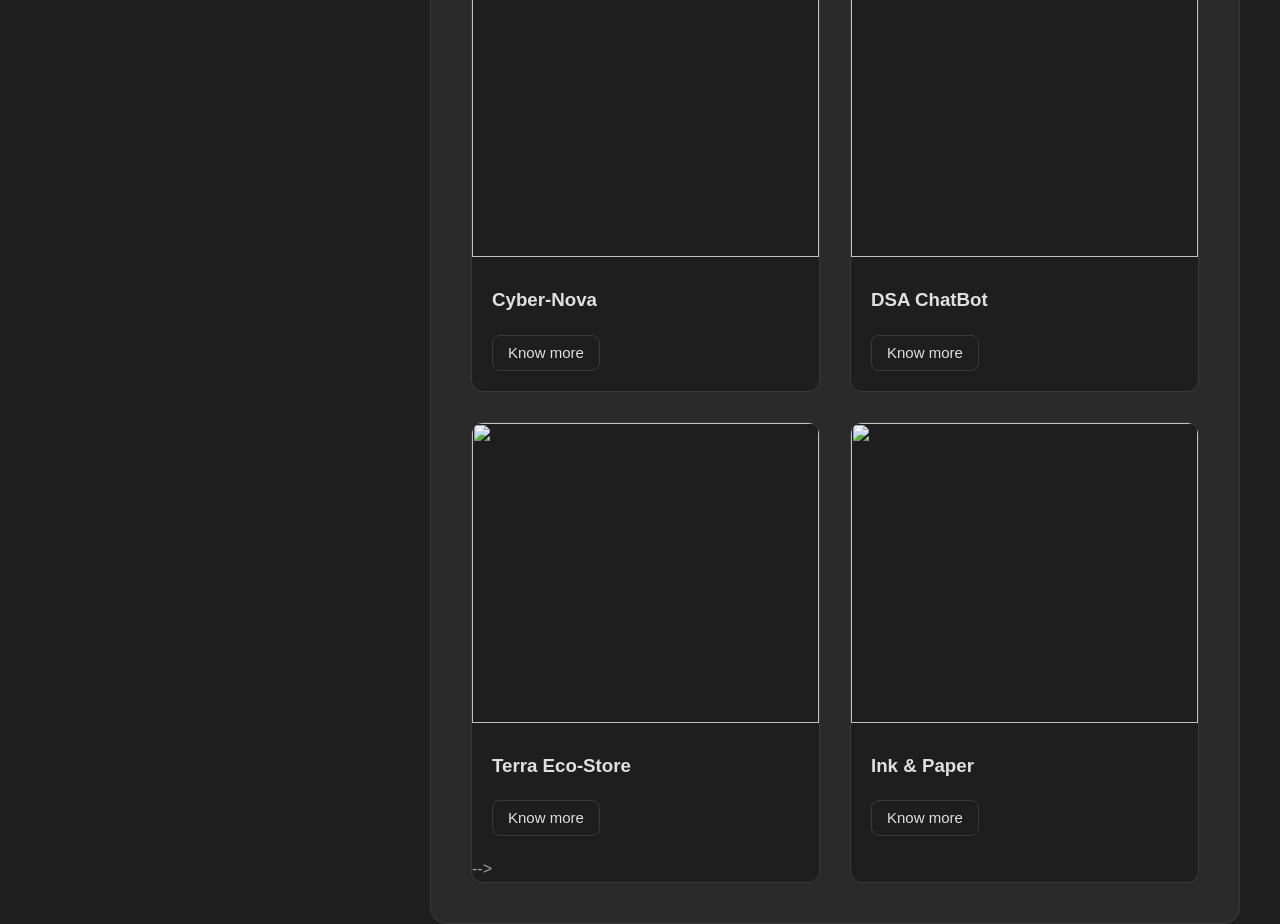
==== commit bbd6c4d5: "Update index.html" ====
--- a/Portfolio/Portfolio/index.html
+++ b/Portfolio/Portfolio/index.html
@@ -14,28 +14,27 @@
             <div class="sidebar">
                 <div class="profile">
                     <img src="https://i.pinimg.com/736x/c0/27/be/c027bec07c2dc08b9df60921dfd539bd.jpg" alt="Photo">
-                    <h2 class="name">Nishtha Sahu</h2>
+                    <h2 class="name">Your Name</h2>
                     <span>Web Developer</span>
                 </div>
                 <div class="contact">
                     <div class="email">
                          <p>Email</p>
-                        <h3>nishtha1592@gmail.com</h3>
+                        <h3>Yourname.123@gmail.com</h3>
                     </div>
-                     <!-- <div class="phone">
+                     <div class="phone">
                         <p>Phone</p>
                         <h3>8839003208</h3>
-                    </div> -->
+                    </div>
                      <div class="location">
                         <p>Location</p>
                         <h3>Bhopal , Madhya Pradesh</h3>  
                     </div>
                 </div>
                 <div class="social">
-                        <i class="ri-linkedin-box-fill"></i>
-                        <!-- <a href=""><img src="https://simpleicons.org/icons/x.svg" alt="x"></a> -->
+                        <a href=""><img src="https://simpleicons.org/icons/x.svg" alt="x"></a>
                          <a href=""><img src="https://simpleicons.org/icons/github.svg" alt="github"></a>
-                          <!-- <a href=""><img src="https://simpleicons.org/icons/credly.svg" alt="credly"></a>  -->
+                          <a href=""><img src="https://simpleicons.org/icons/credly.svg" alt="credly"></a> 
                 </div>
             </div>
          <!-- Main-content  -->
@@ -62,8 +61,8 @@
                 <div class="edutech">
                     <div class="first">
                     <h4 class="year">2025-2029</h4>
-                    <h3 class="course">B-Tech Computer Science and Engineering(E-commerce Tech) </h3>
-                    <p class="clg">VIT Bhopal University</p>
+                    <h3 class="course">B-Tech Computer Science and Engineering </h3>
+                    <p class="clg"> IIT Guwahati</p>
                     <p class="goal">Data Structures & Algorithms (DSA)</p>
                     <p class="goal ">Object-Oriented Programming (Java/C++) </p> -->
                     <p class="goal">Database Management Systems (DBMS)</p> 
@@ -72,8 +71,8 @@
                  <div class="second">
                     <h4 class="year">2024-2025</h4>
                     <h3 class="course">Higher Secondary Education </h3>
-                    <p class="clg">Govt. Excellence H.S. School , Betul(M.P.)</p>
-                    <p class="goal">I am Distric topper with 95.4% in class 12th, </p>
+                    <p class="clg">Little flower public school</p>
+                    <p class="goal"> Secured 70% </p>
                     <div class="circle"></div>
                 </div>
                 <div class="linear"></div>
@@ -100,22 +99,22 @@
                          <img src="https://simpleicons.org/icons/javascript.svg" alt="">
                         <h3>Javascript</h3>
                     </div>
-                    <!-- <div class="box">
+                    <div class="box">
                          <img src="https://simpleicons.org/icons/html5.svg" alt="">
                         <h3></h3>
                     </div> -->
-                    <!-- <div class="box">
+                    <div class="box">
                          <img src="https://cdn-icons-png.flaticon.com/512/4299/4299956.png" alt="">
                         <h3></h3>
-                    </div> -->
+                    </div>
                     <div class="box">
                          <img src="https://cdn-icons-png.flaticon.com/512/152/152760.png" alt="">
                         <h3>Java</h3>
                     </div>
-                    <!-- <div class="box">
+                     <div class="box">
                          <img src="https://www.iconpacks.net/icons/4/free-c++-icon-14367-thumb.png" alt="">
                         <h3>C++</h3>
-                    </div> -->
+                    </div>
                     <div class="box">
                          <img src="https://simpleicons.org/icons/github.svg" alt="">
                         <h3>Git/Github</h3>
@@ -142,20 +141,20 @@
                          <a href="./project2.html">Know more</a>
                         </div>
                     </div>
-                    <!-- <div class="one">
+                    <div class="one">
                         <img src="https://static.wixstatic.com/media/4f4ae9_5505ec0de91b416bbd5f69a1d4820f62~mv2.jpg/v1/fill/w_1688,h_1688,al_c/4f4ae9_5505ec0de91b416bbd5f69a1d4820f62~mv2.jpg" alt="">
                        <div class="card">
                          <h3>Terra Eco-Store</h3>
                          <a href="./project3.html">Know more</a>
                        </div> -->
-                    <!-- </div>
+                     </div>
                     <div class="one">
                         <img src="https://m.media-amazon.com/images/I/71JrOqHxS5L._AC_UF1000,1000_QL80_.jpg" alt="">
                         <div class="card">
                          <h3>Ink & Paper</h3>
-                         <a href="./project4.html">Know more</a>
-                        </div> -->
-                    <!-- </div> -->
+                         <a href="./project4.html">Know more</a> 
+                        </div> 
+                    </div> 
                 </div>
             </div>
 
